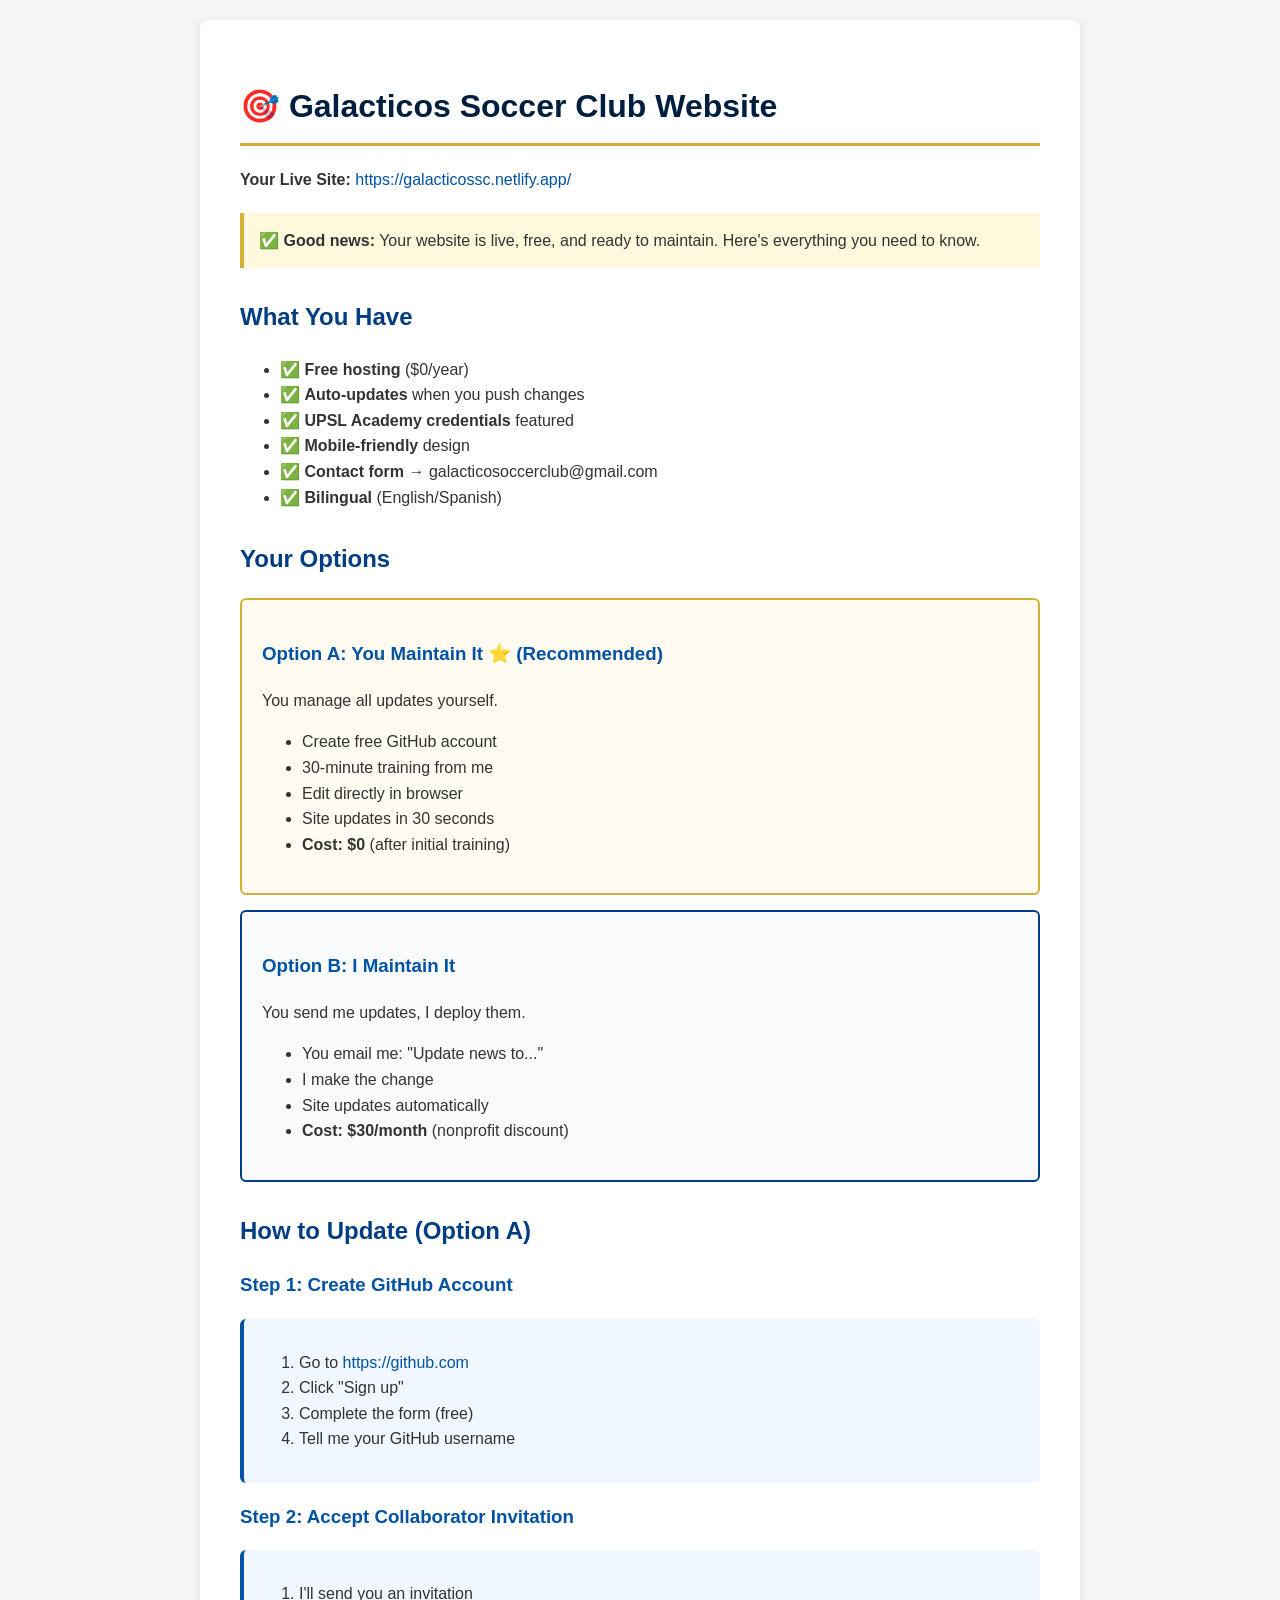
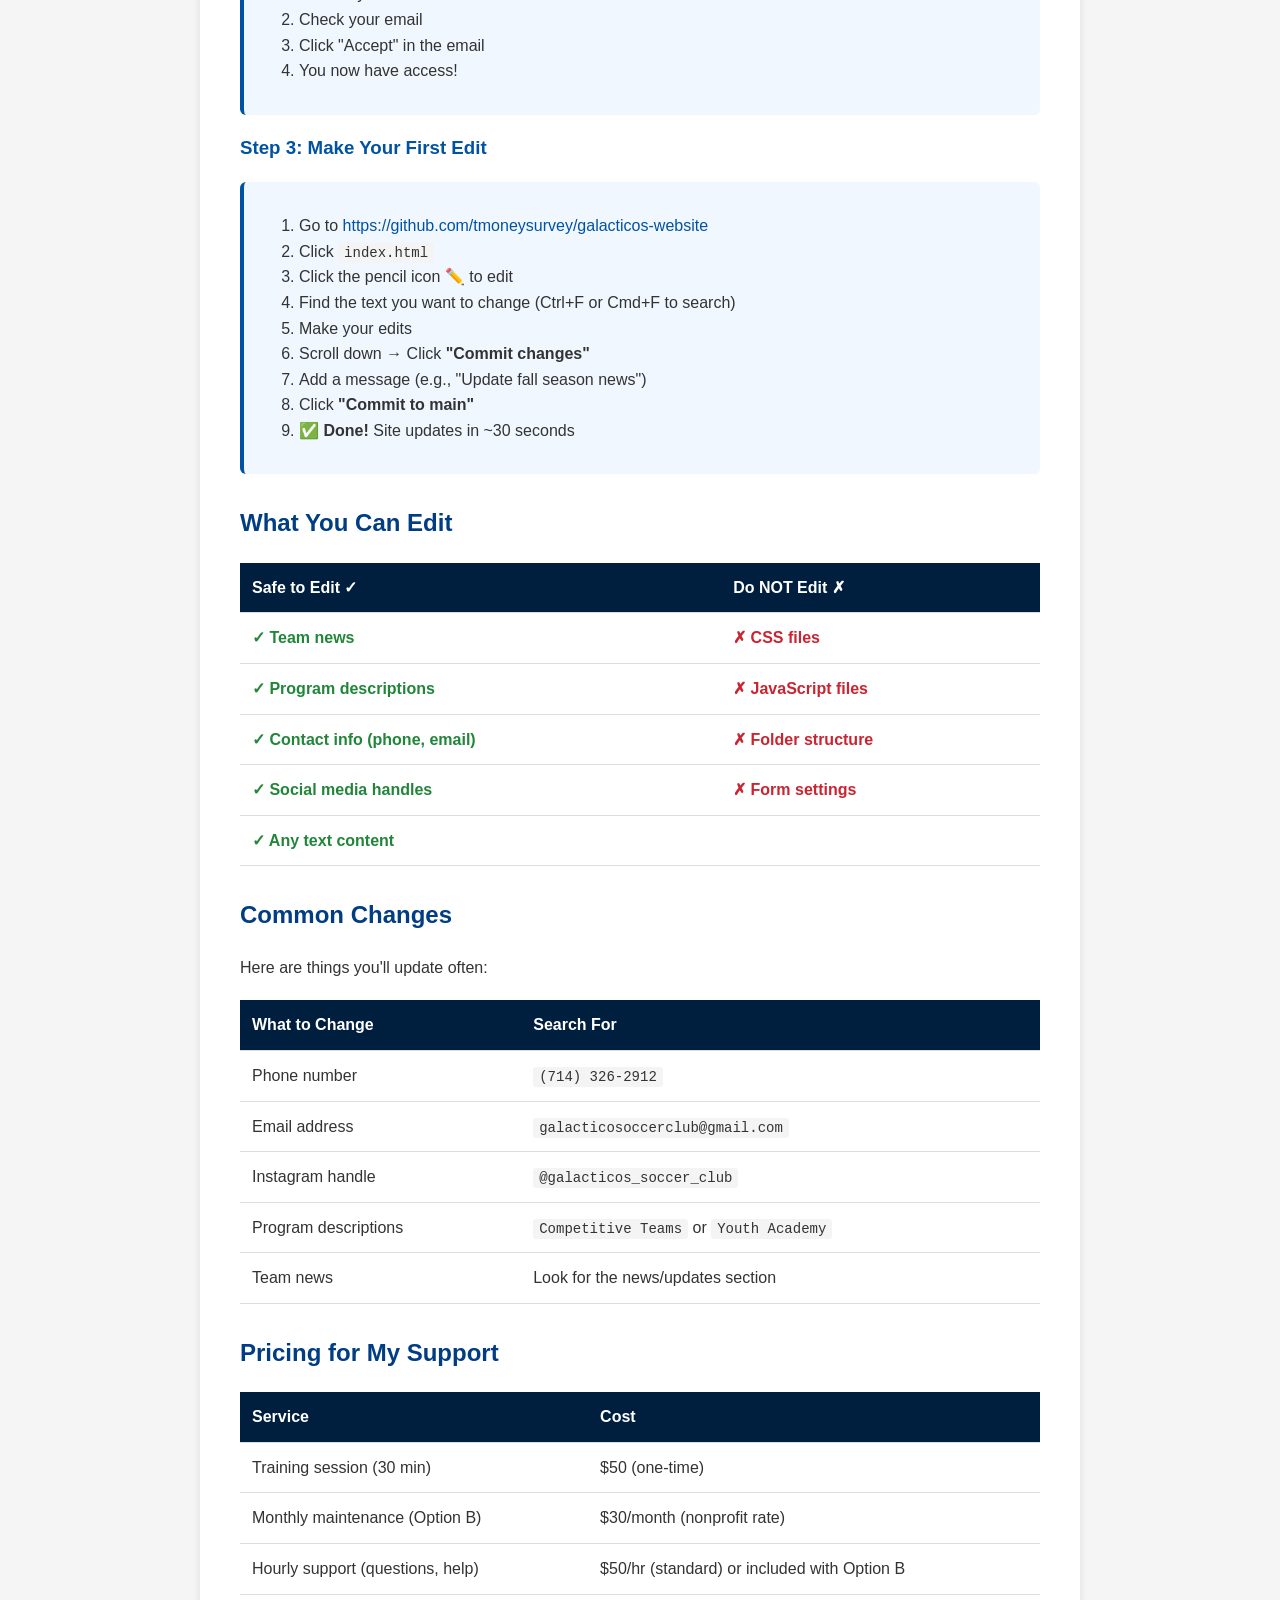
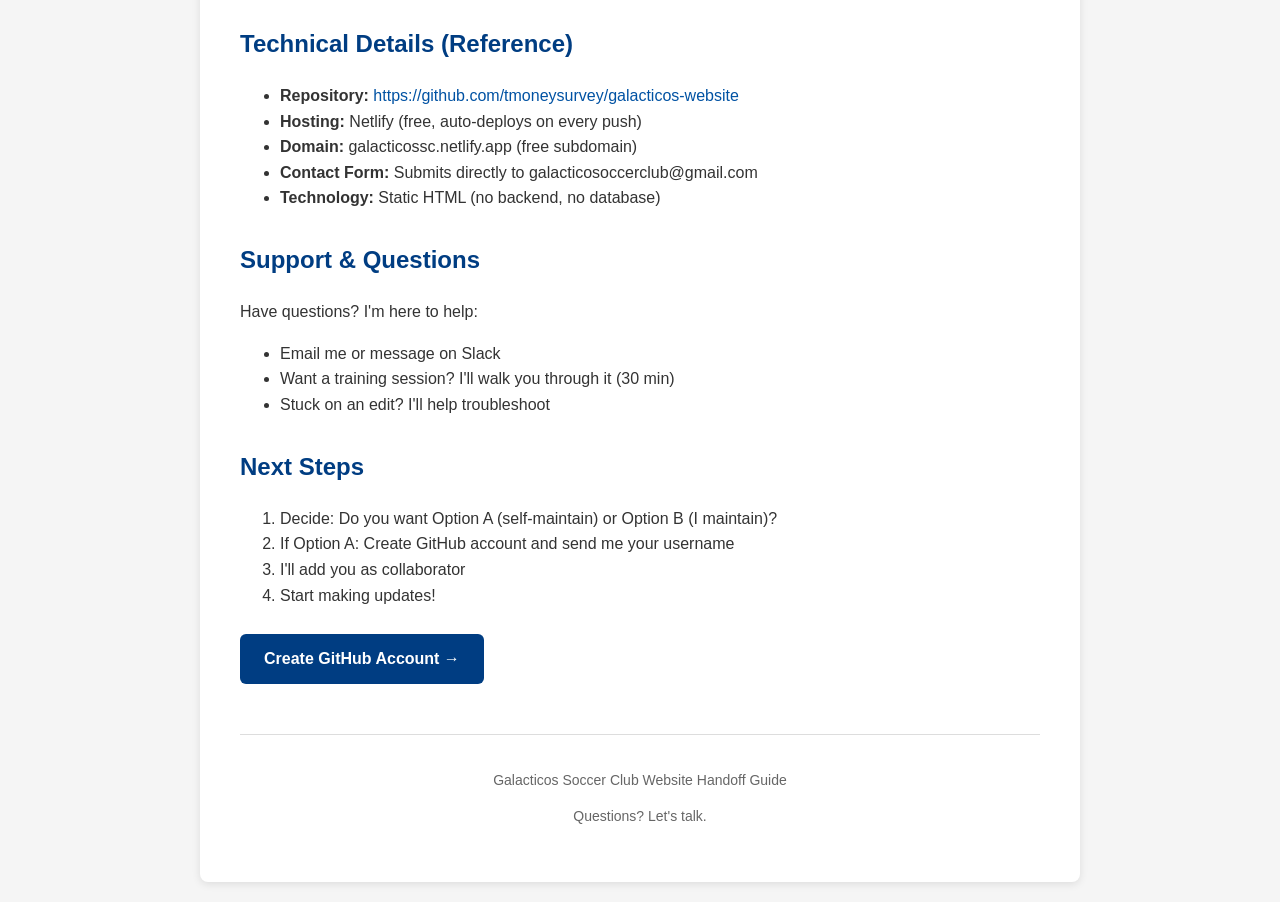
==== COACH_HANDOFF.html @ 3400c971 "docs: add coach handoff guide in multiple formats (md, txt, html)" ====
<!DOCTYPE html>
<html lang="en">
<head>
  <meta charset="UTF-8">
  <meta name="viewport" content="width=device-width, initial-scale=1.0">
  <title>Galacticos Website — Coach Handoff Guide</title>
  <style>
    body {
      font-family: -apple-system, BlinkMacSystemFont, 'Segoe UI', Roboto, sans-serif;
      line-height: 1.6;
      color: #333;
      background: #f5f5f5;
      margin: 0;
      padding: 20px;
    }
    .container {
      max-width: 800px;
      margin: 0 auto;
      background: white;
      padding: 40px;
      border-radius: 8px;
      box-shadow: 0 2px 8px rgba(0,0,0,0.1);
    }
    h1 {
      color: #001f3f;
      border-bottom: 3px solid #d4af37;
      padding-bottom: 10px;
    }
    h2 {
      color: #003d82;
      margin-top: 30px;
    }
    h3 {
      color: #0052a3;
    }
    .highlight {
      background: #fff8dc;
      padding: 15px;
      border-left: 4px solid #d4af37;
      margin: 20px 0;
    }
    .option-box {
      background: #f9fafb;
      border: 2px solid #003d82;
      padding: 20px;
      border-radius: 6px;
      margin: 15px 0;
    }
    .option-box.recommended {
      border-color: #d4af37;
      background: #fffbf0;
    }
    table {
      width: 100%;
      border-collapse: collapse;
      margin: 20px 0;
    }
    th, td {
      padding: 12px;
      text-align: left;
      border-bottom: 1px solid #ddd;
    }
    th {
      background: #001f3f;
      color: white;
    }
    .safe { color: #22863a; font-weight: bold; }
    .unsafe { color: #cb2431; font-weight: bold; }
    .step {
      background: #f0f7ff;
      padding: 15px;
      border-radius: 6px;
      margin: 15px 0;
      border-left: 4px solid #0052a3;
    }
    .cta-button {
      display: inline-block;
      background: #003d82;
      color: white;
      padding: 12px 24px;
      border-radius: 6px;
      text-decoration: none;
      margin: 10px 0;
      font-weight: bold;
    }
    .cta-button:hover {
      background: #001f3f;
    }
    code {
      background: #f4f4f4;
      padding: 2px 6px;
      border-radius: 3px;
      font-family: monospace;
      font-size: 14px;
    }
    a {
      color: #0052a3;
      text-decoration: none;
    }
    a:hover {
      text-decoration: underline;
    }
    .footer {
      margin-top: 40px;
      padding-top: 20px;
      border-top: 1px solid #ddd;
      text-align: center;
      color: #666;
      font-size: 14px;
    }
  </style>
</head>
<body>
  <div class="container">
    <h1>🎯 Galacticos Soccer Club Website</h1>
    <p><strong>Your Live Site:</strong> <a href="https://galacticossc.netlify.app/">https://galacticossc.netlify.app/</a></p>

    <div class="highlight">
      <strong>✅ Good news:</strong> Your website is live, free, and ready to maintain. Here's everything you need to know.
    </div>

    <h2>What You Have</h2>
    <ul>
      <li>✅ <strong>Free hosting</strong> ($0/year)</li>
      <li>✅ <strong>Auto-updates</strong> when you push changes</li>
      <li>✅ <strong>UPSL Academy credentials</strong> featured</li>
      <li>✅ <strong>Mobile-friendly</strong> design</li>
      <li>✅ <strong>Contact form</strong> → galacticosoccerclub@gmail.com</li>
      <li>✅ <strong>Bilingual</strong> (English/Spanish)</li>
    </ul>

    <h2>Your Options</h2>

    <div class="option-box recommended">
      <h3>Option A: You Maintain It ⭐ (Recommended)</h3>
      <p>You manage all updates yourself.</p>
      <ul>
        <li>Create free GitHub account</li>
        <li>30-minute training from me</li>
        <li>Edit directly in browser</li>
        <li>Site updates in 30 seconds</li>
        <li><strong>Cost: $0</strong> (after initial training)</li>
      </ul>
    </div>

    <div class="option-box">
      <h3>Option B: I Maintain It</h3>
      <p>You send me updates, I deploy them.</p>
      <ul>
        <li>You email me: "Update news to..."</li>
        <li>I make the change</li>
        <li>Site updates automatically</li>
        <li><strong>Cost: $30/month</strong> (nonprofit discount)</li>
      </ul>
    </div>

    <h2>How to Update (Option A)</h2>

    <h3>Step 1: Create GitHub Account</h3>
    <div class="step">
      <ol>
        <li>Go to <a href="https://github.com">https://github.com</a></li>
        <li>Click "Sign up"</li>
        <li>Complete the form (free)</li>
        <li>Tell me your GitHub username</li>
      </ol>
    </div>

    <h3>Step 2: Accept Collaborator Invitation</h3>
    <div class="step">
      <ol>
        <li>I'll send you an invitation</li>
        <li>Check your email</li>
        <li>Click "Accept" in the email</li>
        <li>You now have access!</li>
      </ol>
    </div>

    <h3>Step 3: Make Your First Edit</h3>
    <div class="step">
      <ol>
        <li>Go to <a href="https://github.com/tmoneysurvey/galacticos-website">https://github.com/tmoneysurvey/galacticos-website</a></li>
        <li>Click <code>index.html</code></li>
        <li>Click the pencil icon <strong>✏️</strong> to edit</li>
        <li>Find the text you want to change (Ctrl+F or Cmd+F to search)</li>
        <li>Make your edits</li>
        <li>Scroll down → Click <strong>"Commit changes"</strong></li>
        <li>Add a message (e.g., "Update fall season news")</li>
        <li>Click <strong>"Commit to main"</strong></li>
        <li><strong>✅ Done!</strong> Site updates in ~30 seconds</li>
      </ol>
    </div>

    <h2>What You Can Edit</h2>
    <table>
      <tr>
        <th>Safe to Edit ✓</th>
        <th>Do NOT Edit ✗</th>
      </tr>
      <tr>
        <td><span class="safe">✓ Team news</span></td>
        <td><span class="unsafe">✗ CSS files</span></td>
      </tr>
      <tr>
        <td><span class="safe">✓ Program descriptions</span></td>
        <td><span class="unsafe">✗ JavaScript files</span></td>
      </tr>
      <tr>
        <td><span class="safe">✓ Contact info (phone, email)</span></td>
        <td><span class="unsafe">✗ Folder structure</span></td>
      </tr>
      <tr>
        <td><span class="safe">✓ Social media handles</span></td>
        <td><span class="unsafe">✗ Form settings</span></td>
      </tr>
      <tr>
        <td><span class="safe">✓ Any text content</span></td>
        <td></td>
      </tr>
    </table>

    <h2>Common Changes</h2>
    <p>Here are things you'll update often:</p>
    <table>
      <tr>
        <th>What to Change</th>
        <th>Search For</th>
      </tr>
      <tr>
        <td>Phone number</td>
        <td><code>(714) 326-2912</code></td>
      </tr>
      <tr>
        <td>Email address</td>
        <td><code>galacticosoccerclub@gmail.com</code></td>
      </tr>
      <tr>
        <td>Instagram handle</td>
        <td><code>@galacticos_soccer_club</code></td>
      </tr>
      <tr>
        <td>Program descriptions</td>
        <td><code>Competitive Teams</code> or <code>Youth Academy</code></td>
      </tr>
      <tr>
        <td>Team news</td>
        <td>Look for the news/updates section</td>
      </tr>
    </table>

    <h2>Pricing for My Support</h2>
    <table>
      <tr>
        <th>Service</th>
        <th>Cost</th>
      </tr>
      <tr>
        <td>Training session (30 min)</td>
        <td>$50 (one-time)</td>
      </tr>
      <tr>
        <td>Monthly maintenance (Option B)</td>
        <td>$30/month (nonprofit rate)</td>
      </tr>
      <tr>
        <td>Hourly support (questions, help)</td>
        <td>$50/hr (standard) or included with Option B</td>
      </tr>
    </table>

    <h2>Technical Details (Reference)</h2>
    <ul>
      <li><strong>Repository:</strong> <a href="https://github.com/tmoneysurvey/galacticos-website">https://github.com/tmoneysurvey/galacticos-website</a></li>
      <li><strong>Hosting:</strong> Netlify (free, auto-deploys on every push)</li>
      <li><strong>Domain:</strong> galacticossc.netlify.app (free subdomain)</li>
      <li><strong>Contact Form:</strong> Submits directly to galacticosoccerclub@gmail.com</li>
      <li><strong>Technology:</strong> Static HTML (no backend, no database)</li>
    </ul>

    <h2>Support & Questions</h2>
    <p>Have questions? I'm here to help:</p>
    <ul>
      <li>Email me or message on Slack</li>
      <li>Want a training session? I'll walk you through it (30 min)</li>
      <li>Stuck on an edit? I'll help troubleshoot</li>
    </ul>

    <h2>Next Steps</h2>
    <ol>
      <li>Decide: Do you want Option A (self-maintain) or Option B (I maintain)?</li>
      <li>If Option A: Create GitHub account and send me your username</li>
      <li>I'll add you as collaborator</li>
      <li>Start making updates!</li>
    </ol>

    <a href="https://github.com" class="cta-button">Create GitHub Account →</a>

    <div class="footer">
      <p>Galacticos Soccer Club Website Handoff Guide</p>
      <p>Questions? Let's talk.</p>
    </div>
  </div>
</body>
</html>
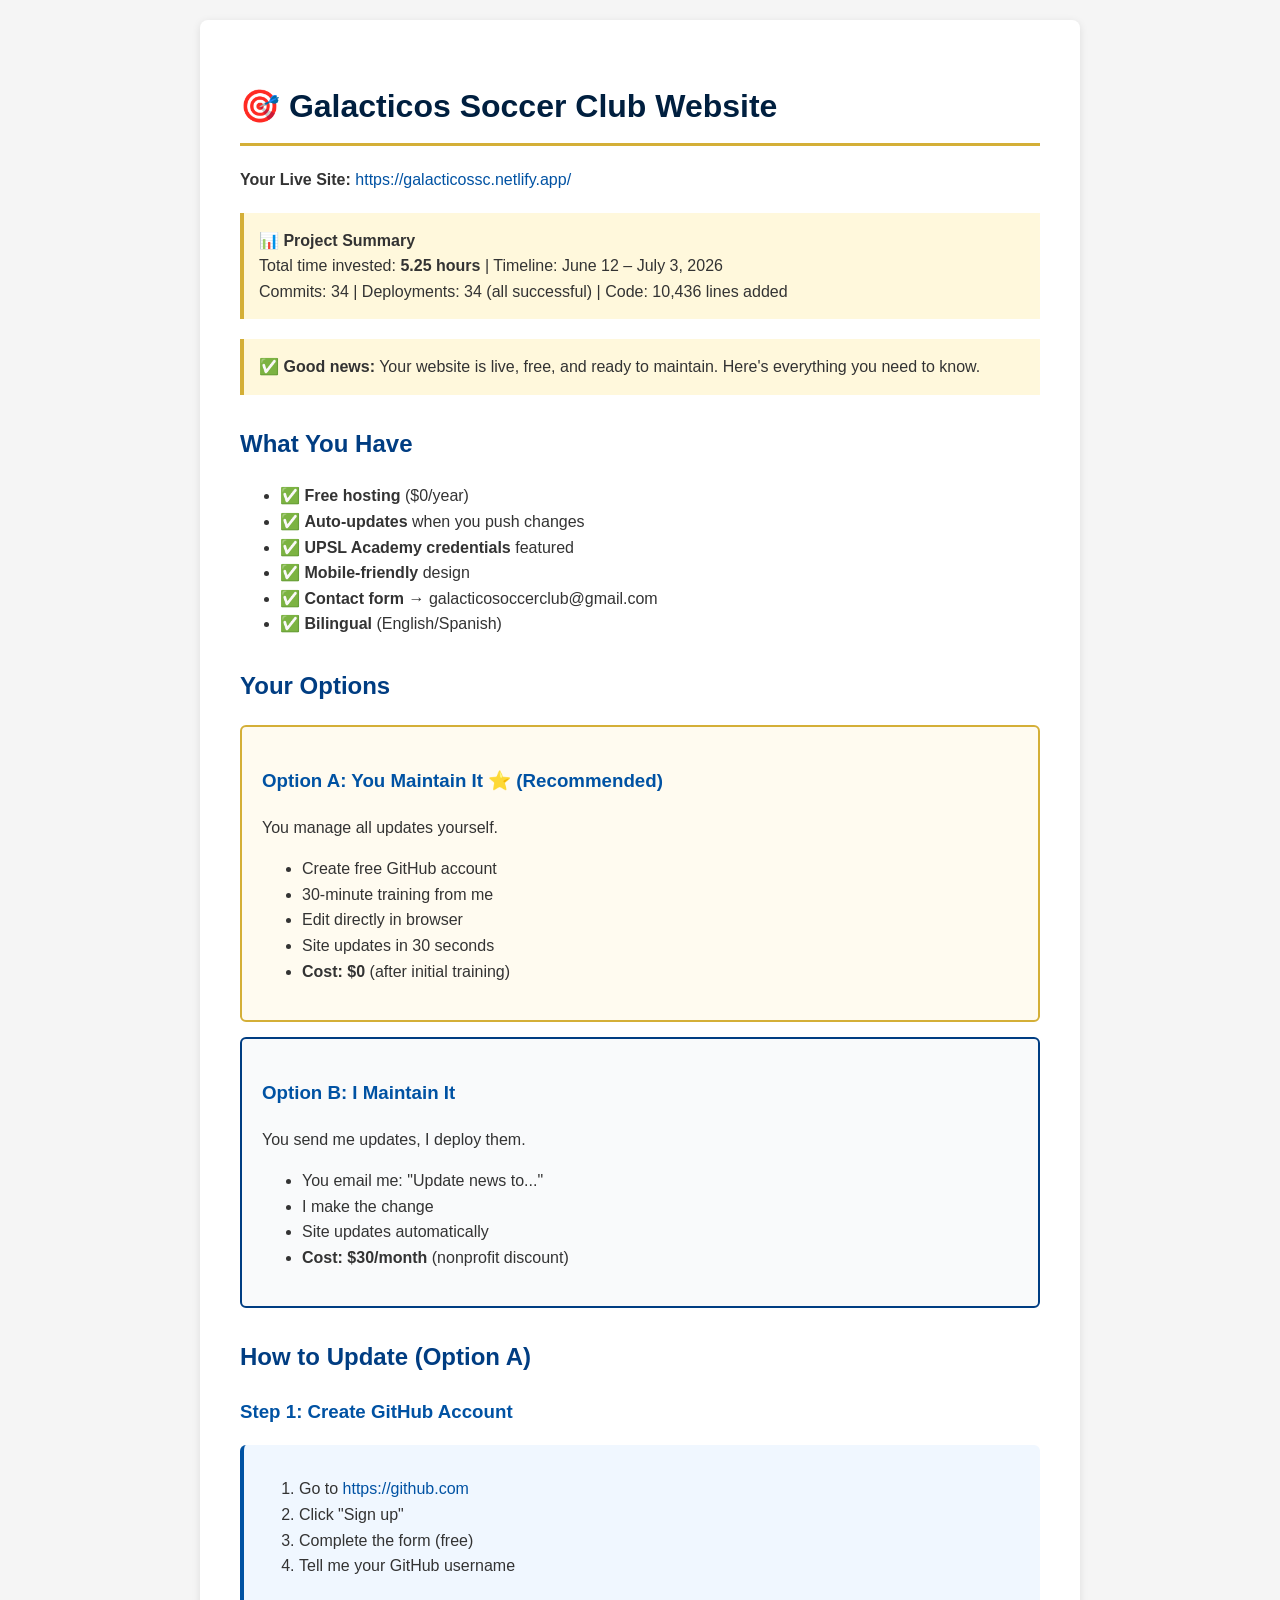
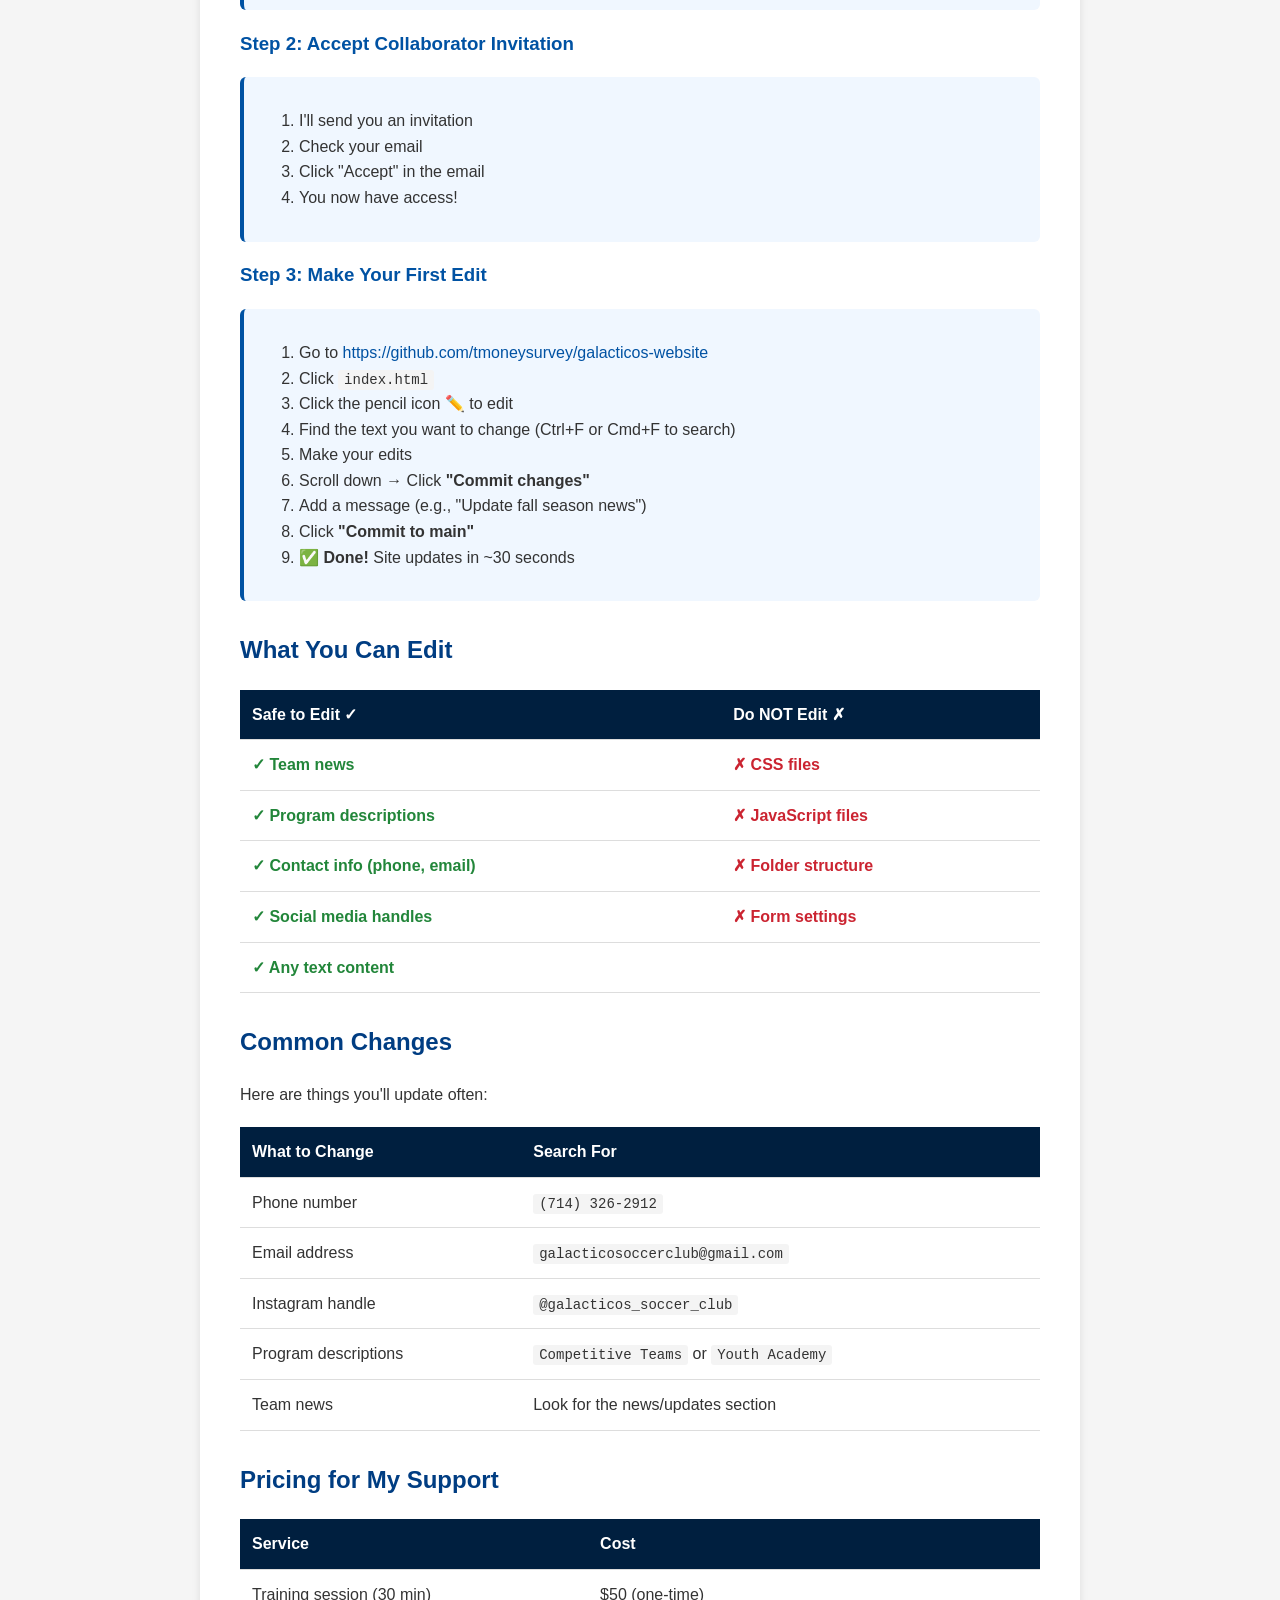
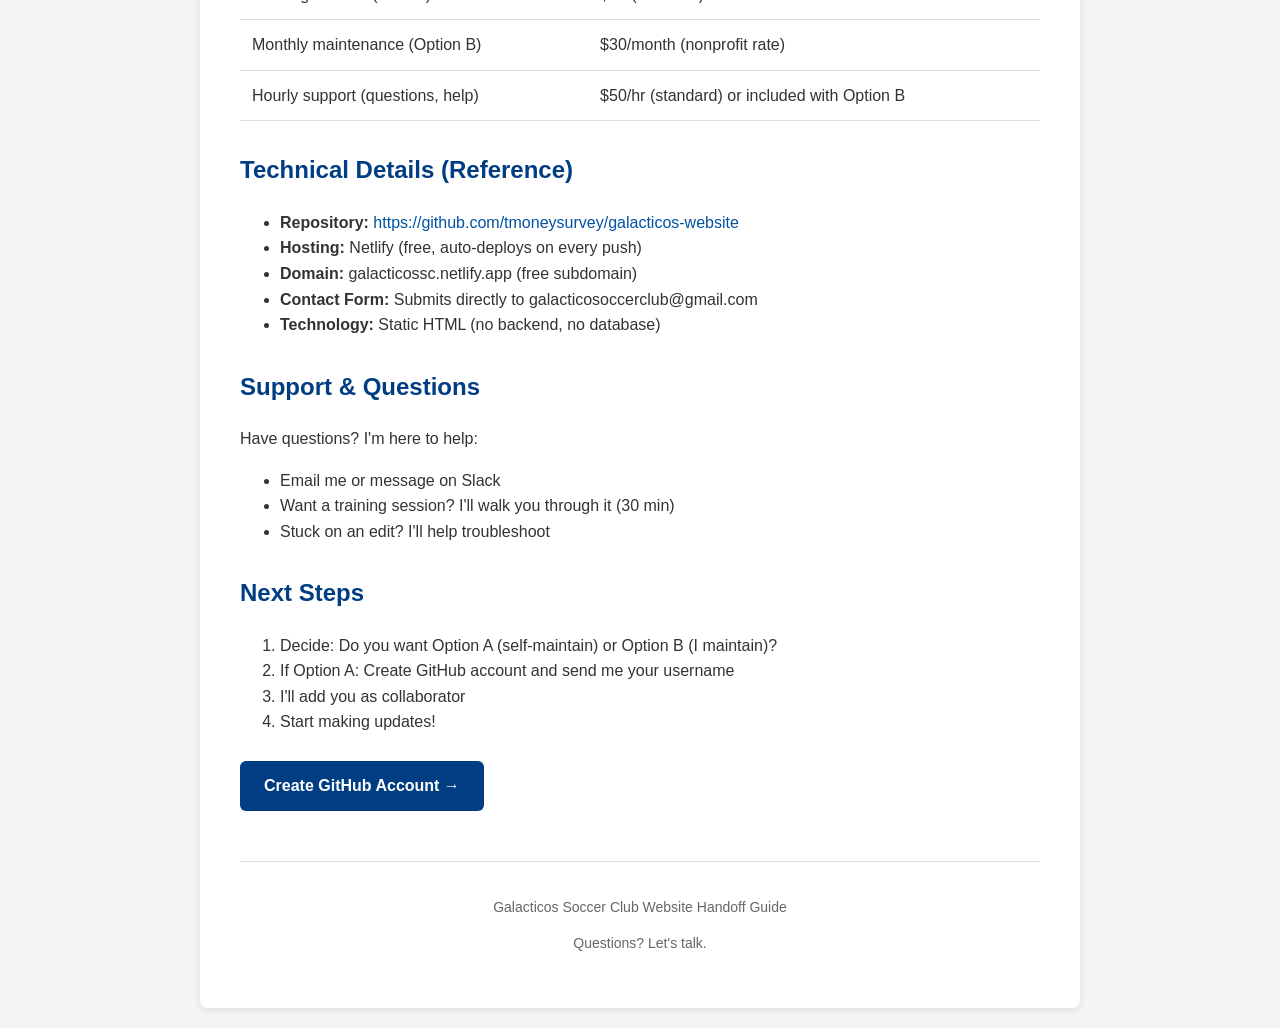
==== commit 1f6915cc: "docs: add project summary with hours and metrics to handoff guides" ====
--- a/COACH_HANDOFF.html
+++ b/COACH_HANDOFF.html
@@ -116,6 +116,12 @@
     <p><strong>Your Live Site:</strong> <a href="https://galacticossc.netlify.app/">https://galacticossc.netlify.app/</a></p>
 
     <div class="highlight">
+      <strong>📊 Project Summary</strong><br>
+      Total time invested: <strong>5.25 hours</strong> | Timeline: June 12 – July 3, 2026<br>
+      Commits: 34 | Deployments: 34 (all successful) | Code: 10,436 lines added
+    </div>
+
+    <div class="highlight">
       <strong>✅ Good news:</strong> Your website is live, free, and ready to maintain. Here's everything you need to know.
     </div>
 
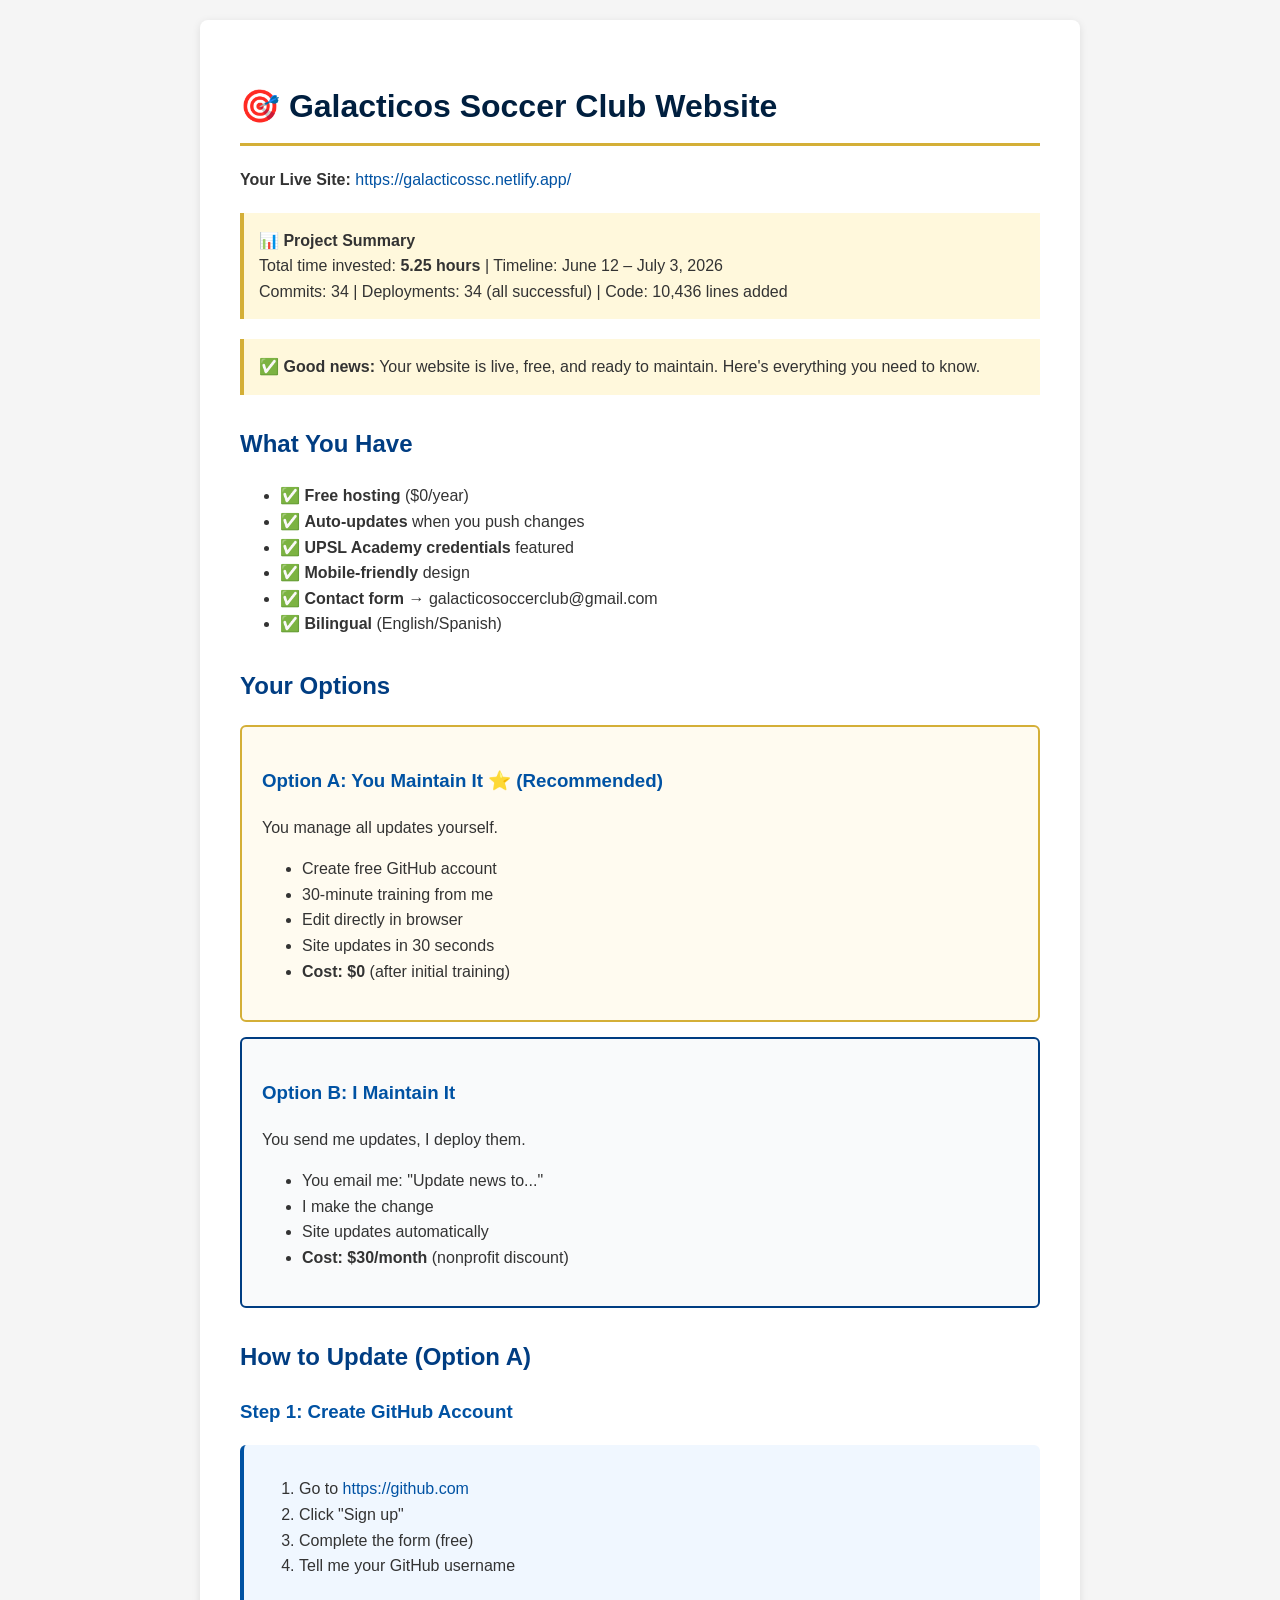
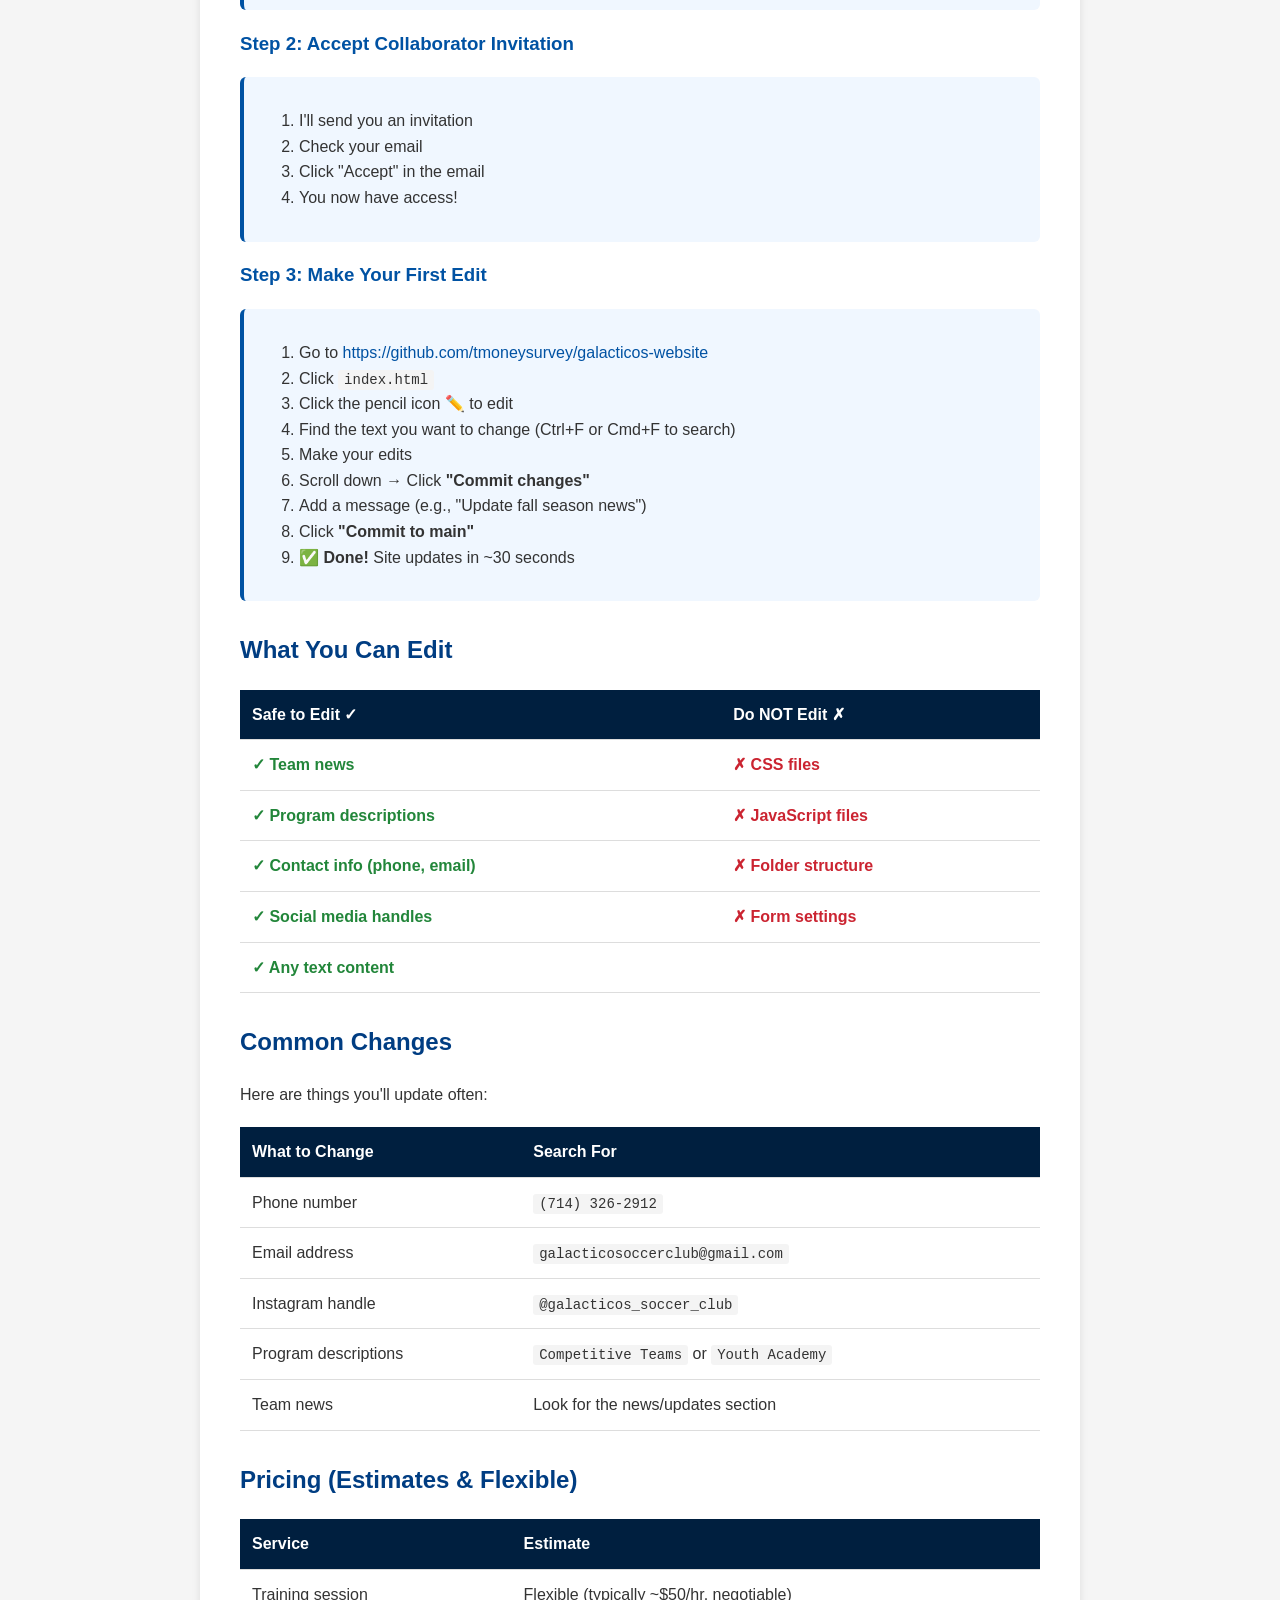
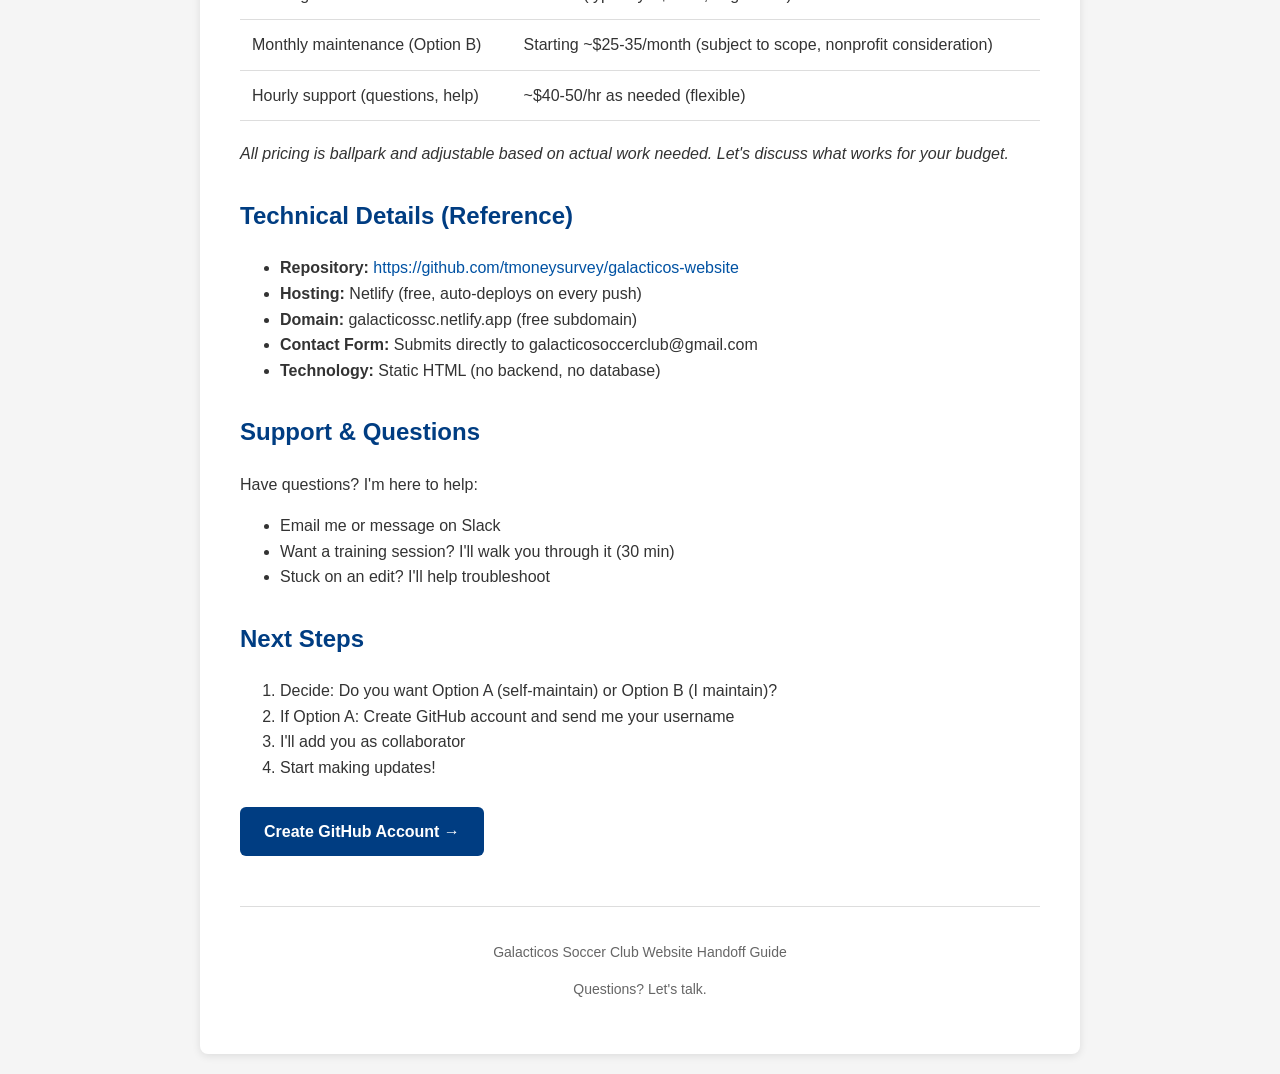
==== commit 5a4c5087: "docs: update pricing language to flexible estimates (not firm quotes)" ====
--- a/COACH_HANDOFF.html
+++ b/COACH_HANDOFF.html
@@ -254,25 +254,26 @@
       </tr>
     </table>
 
-    <h2>Pricing for My Support</h2>
+    <h2>Pricing (Estimates & Flexible)</h2>
     <table>
       <tr>
         <th>Service</th>
-        <th>Cost</th>
-      </tr>
-      <tr>
-        <td>Training session (30 min)</td>
-        <td>$50 (one-time)</td>
+        <th>Estimate</th>
+      </tr>
+      <tr>
+        <td>Training session</td>
+        <td>Flexible (typically ~$50/hr, negotiable)</td>
       </tr>
       <tr>
         <td>Monthly maintenance (Option B)</td>
-        <td>$30/month (nonprofit rate)</td>
+        <td>Starting ~$25-35/month (subject to scope, nonprofit consideration)</td>
       </tr>
       <tr>
         <td>Hourly support (questions, help)</td>
-        <td>$50/hr (standard) or included with Option B</td>
+        <td>~$40-50/hr as needed (flexible)</td>
       </tr>
     </table>
+    <p><em>All pricing is ballpark and adjustable based on actual work needed. Let's discuss what works for your budget.</em></p>
 
     <h2>Technical Details (Reference)</h2>
     <ul>
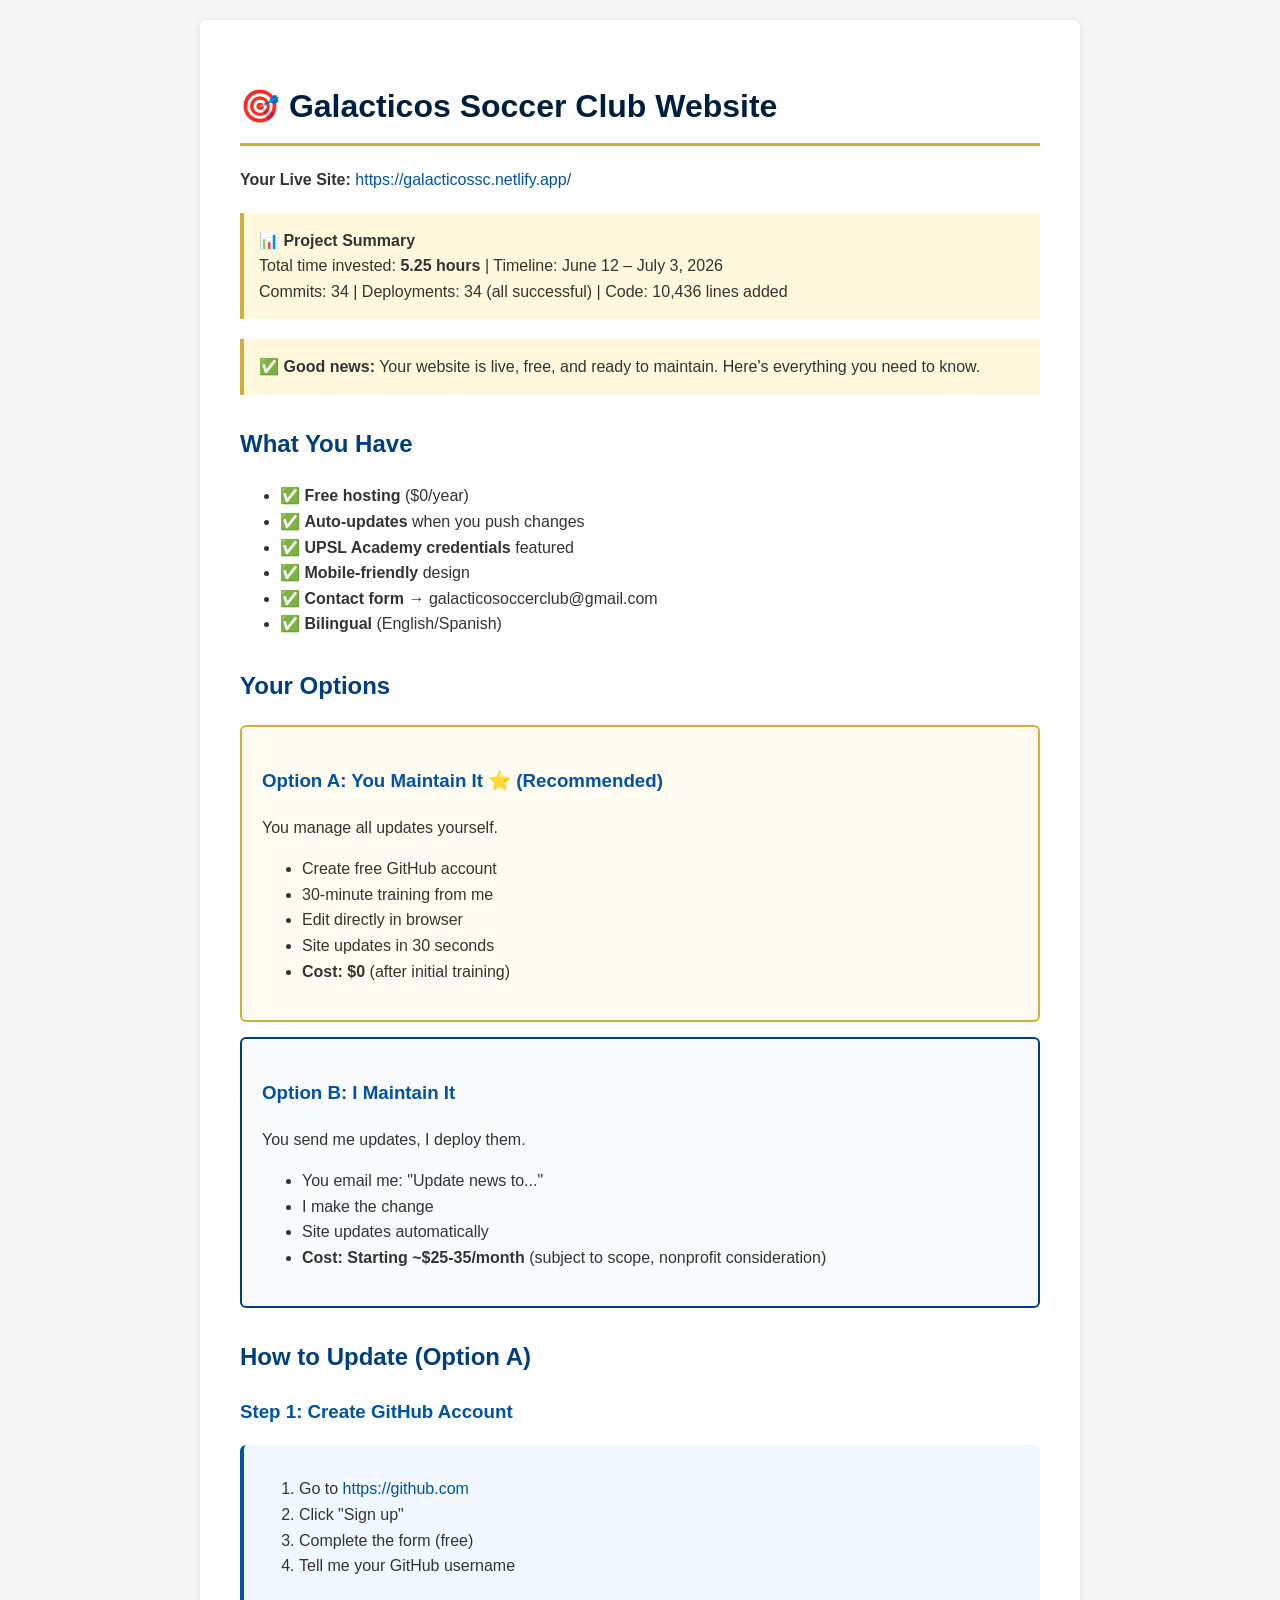
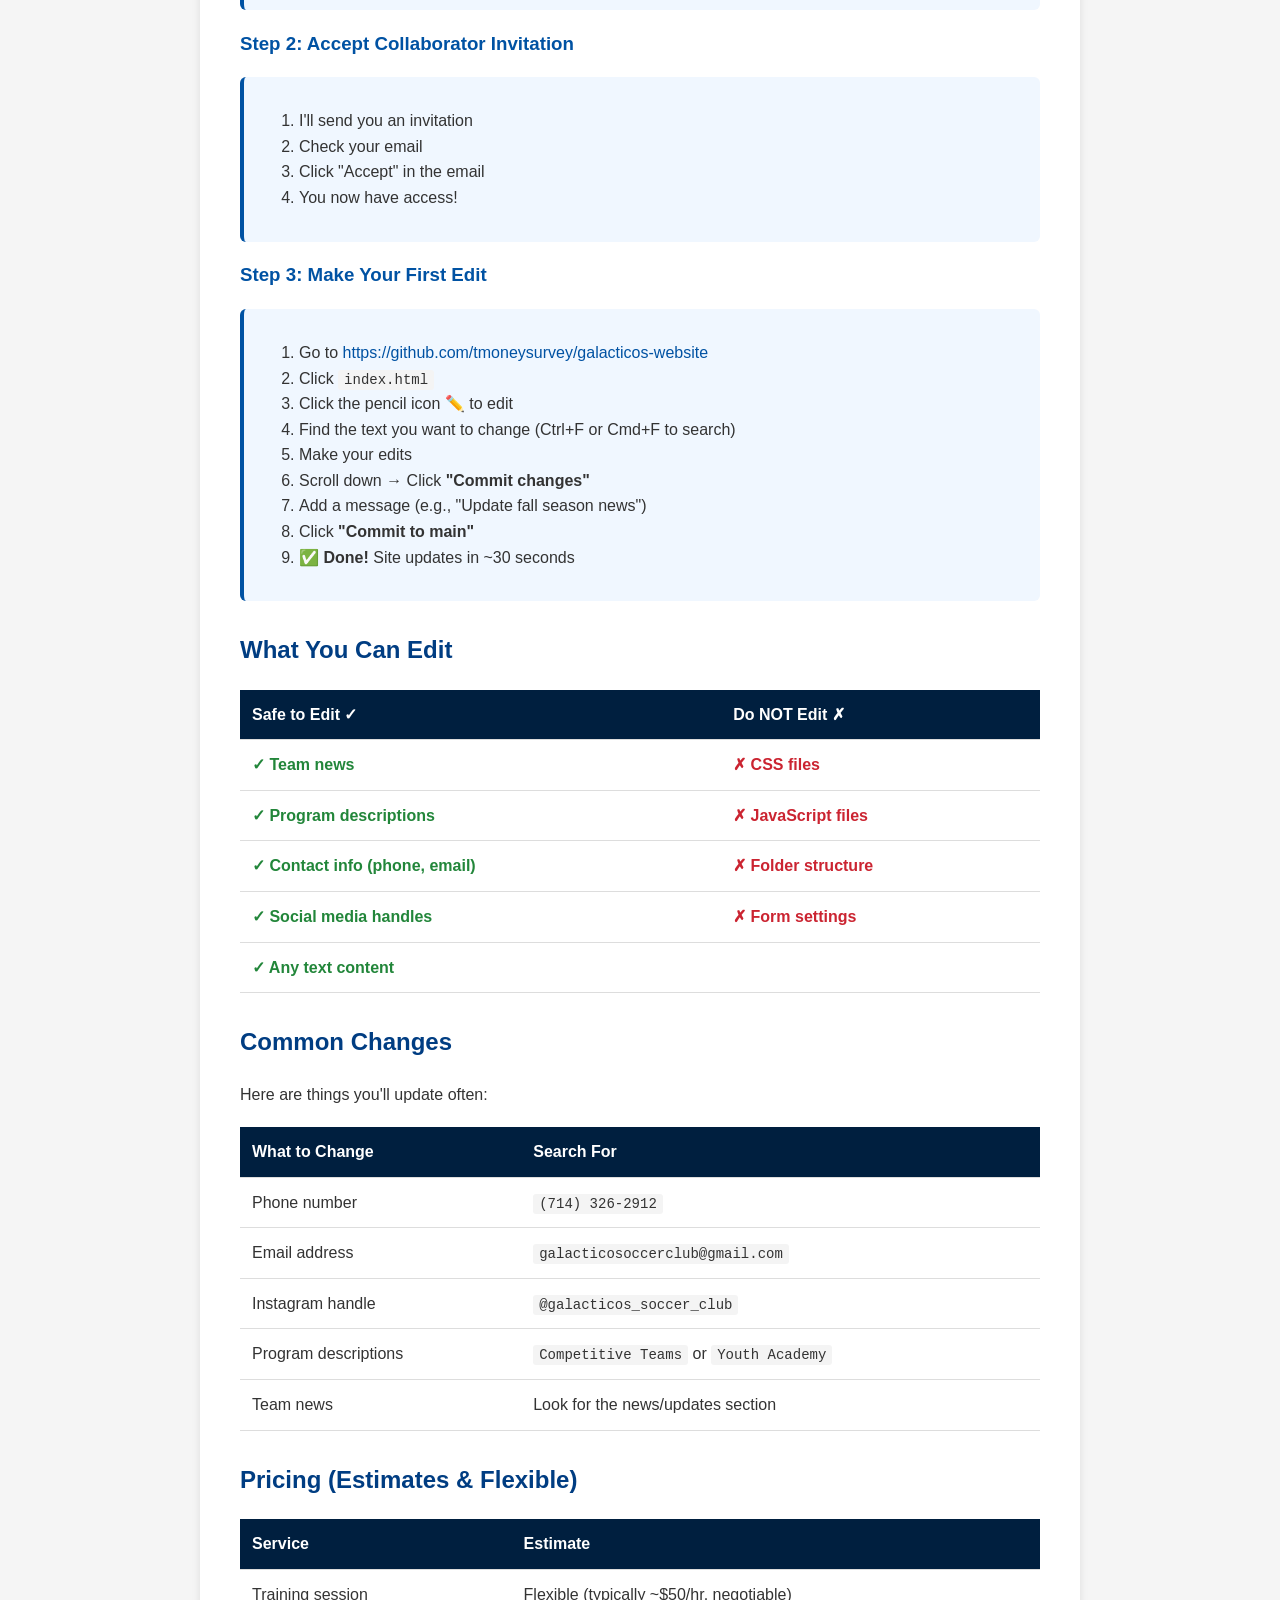
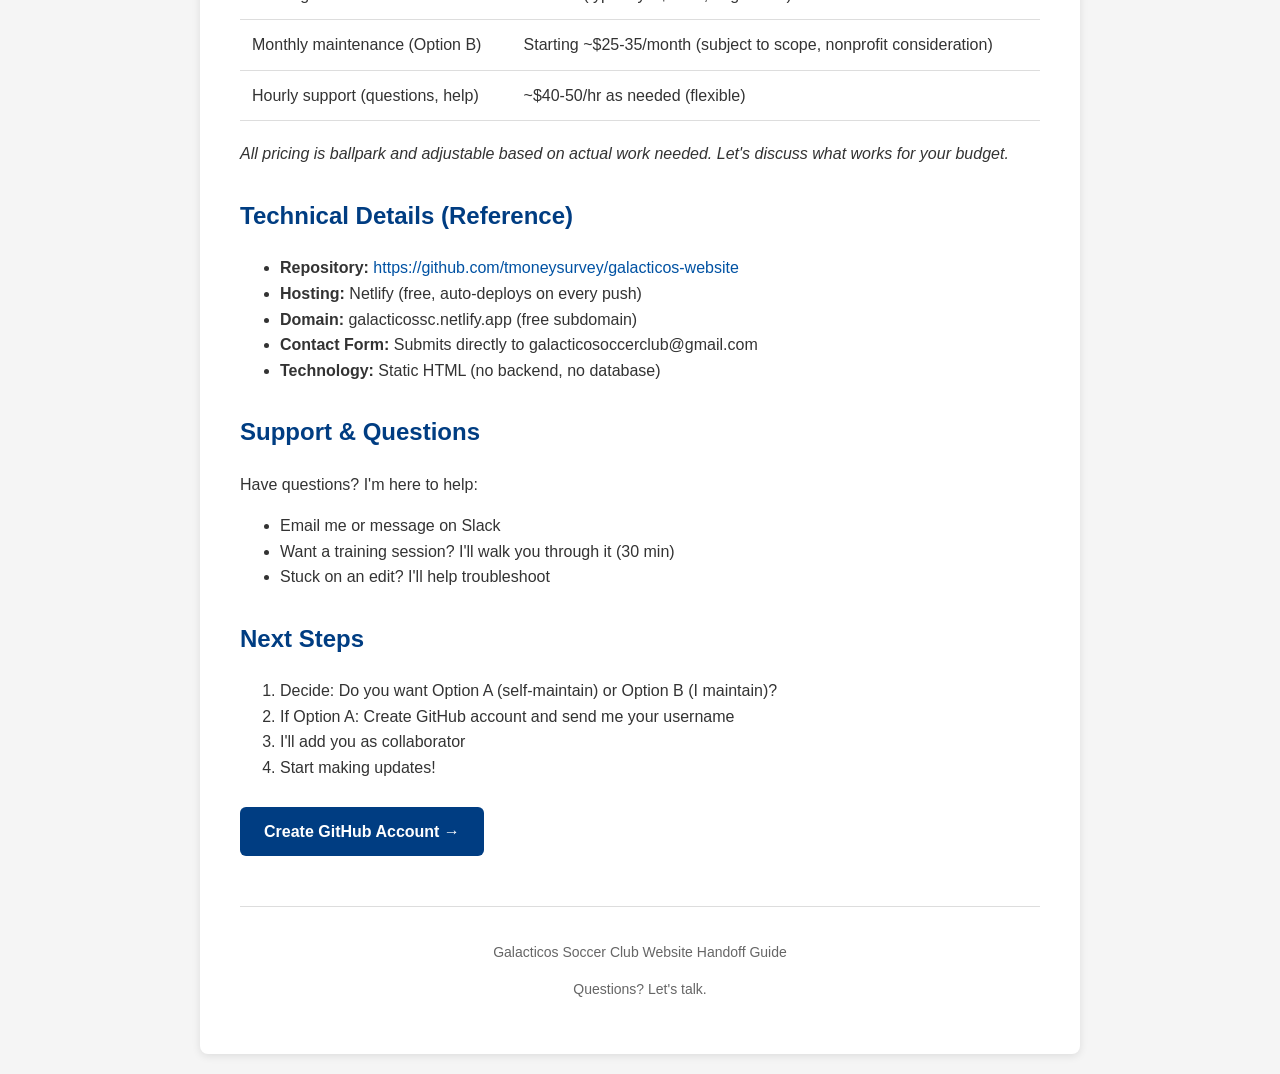
==== commit cad1bb56: "docs: update all Option B costs to consistent flexible language" ====
--- a/COACH_HANDOFF.html
+++ b/COACH_HANDOFF.html
@@ -156,7 +156,7 @@
         <li>You email me: "Update news to..."</li>
         <li>I make the change</li>
         <li>Site updates automatically</li>
-        <li><strong>Cost: $30/month</strong> (nonprofit discount)</li>
+        <li><strong>Cost: Starting ~$25-35/month</strong> (subject to scope, nonprofit consideration)</li>
       </ul>
     </div>
 
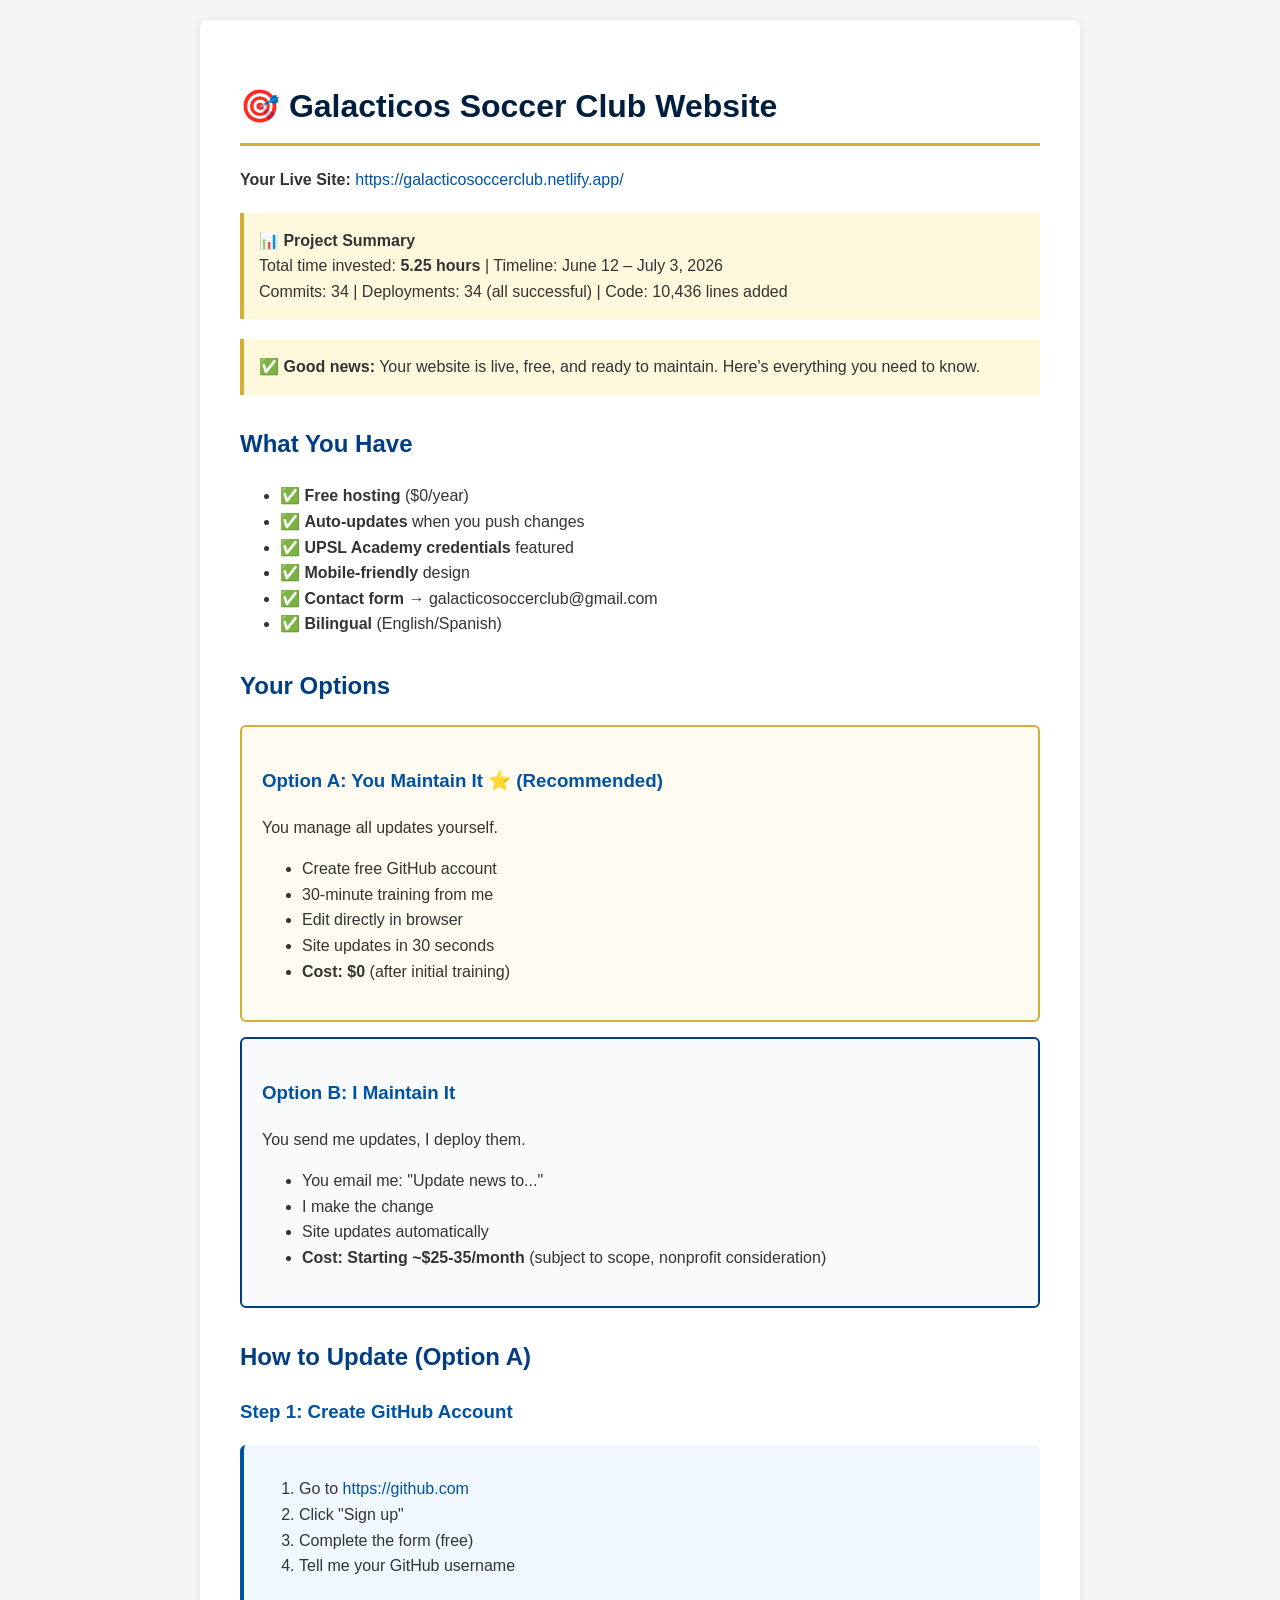
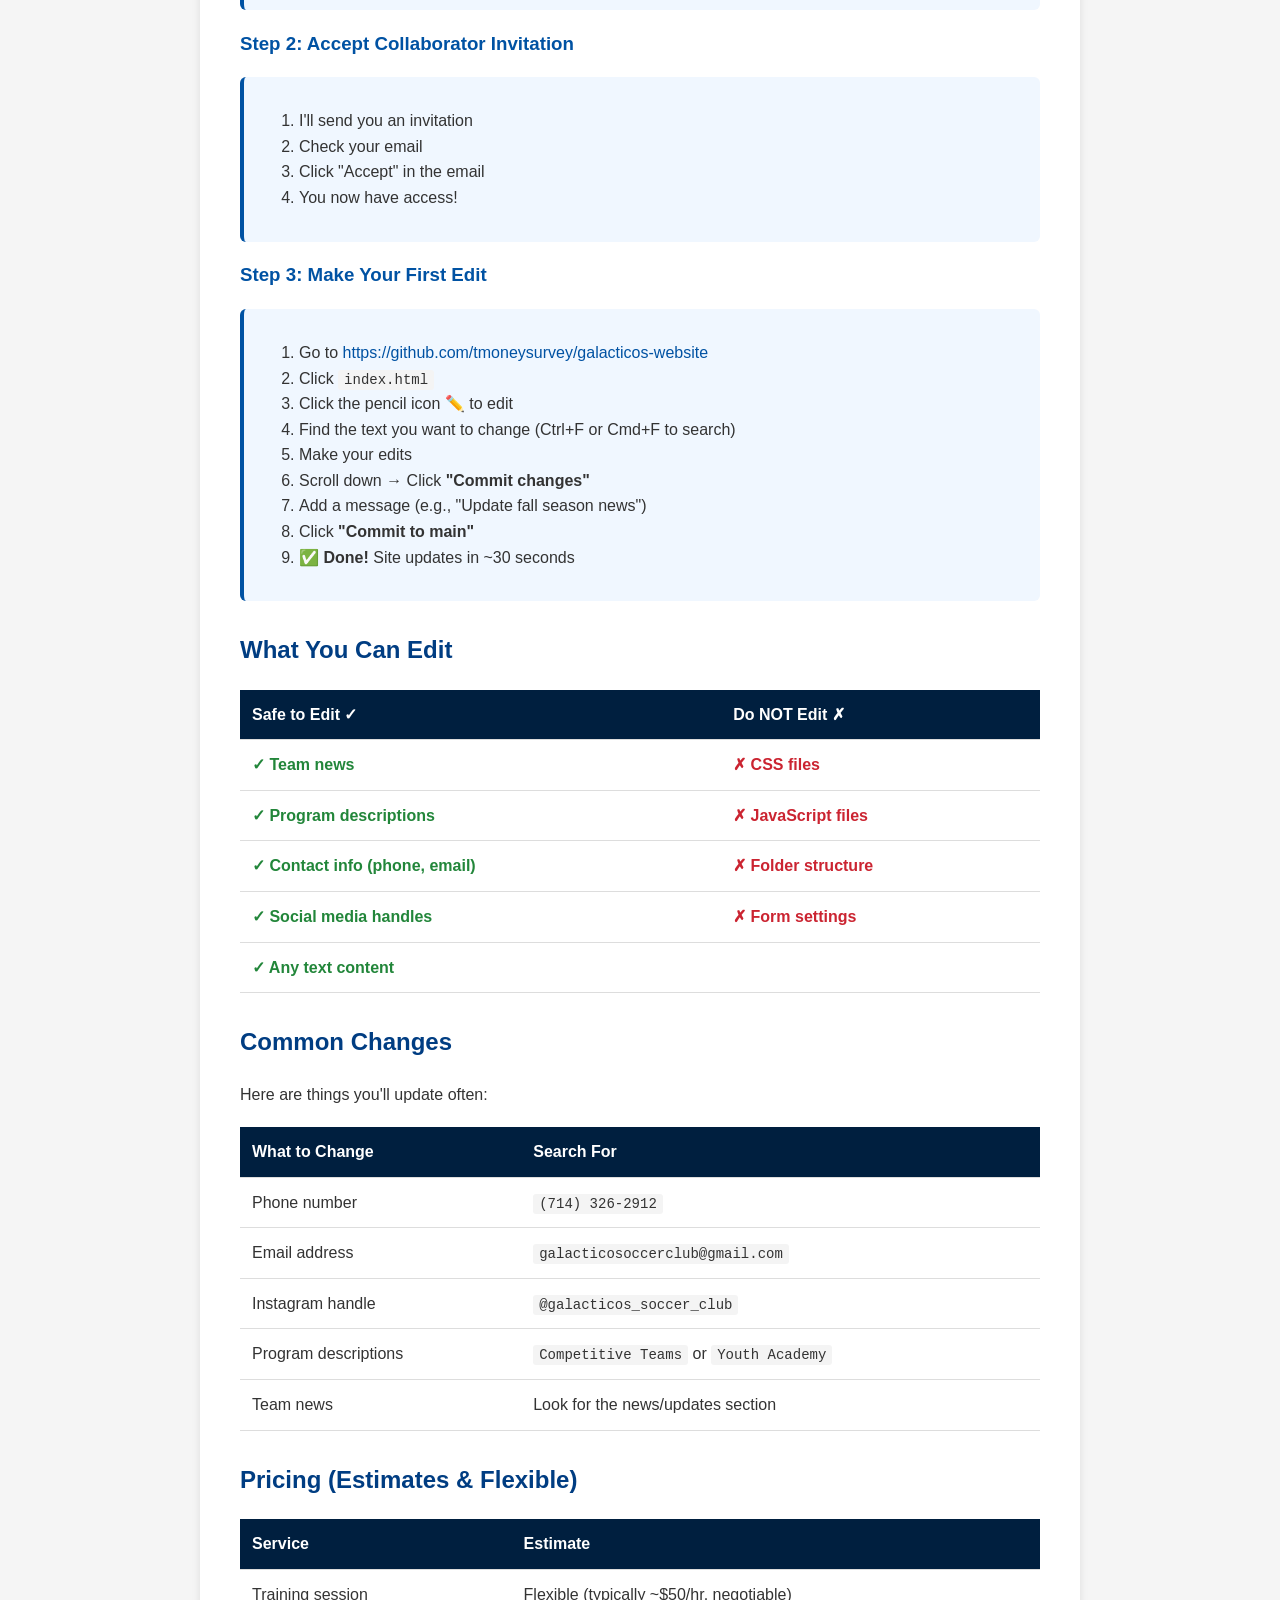
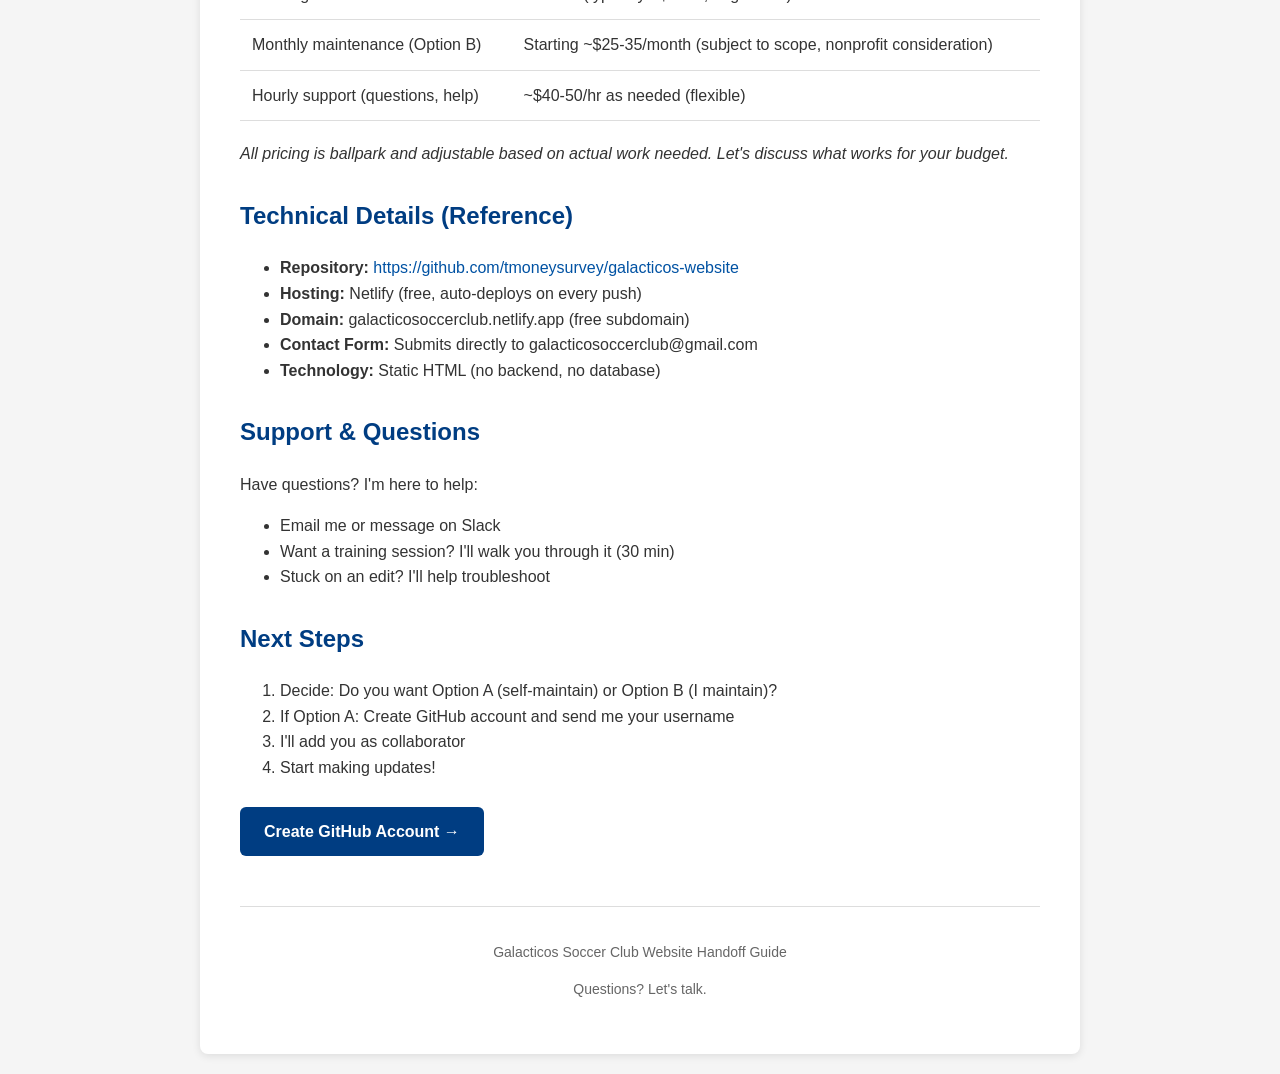
==== commit 29bd5f0d: "docs: update all URLs from galacticossc to galacticosoccerclub.netlify.app" ====
--- a/COACH_HANDOFF.html
+++ b/COACH_HANDOFF.html
@@ -113,7 +113,7 @@
 <body>
   <div class="container">
     <h1>🎯 Galacticos Soccer Club Website</h1>
-    <p><strong>Your Live Site:</strong> <a href="https://galacticossc.netlify.app/">https://galacticossc.netlify.app/</a></p>
+    <p><strong>Your Live Site:</strong> <a href="https://galacticosoccerclub.netlify.app/">https://galacticosoccerclub.netlify.app/</a></p>
 
     <div class="highlight">
       <strong>📊 Project Summary</strong><br>
@@ -279,7 +279,7 @@
     <ul>
       <li><strong>Repository:</strong> <a href="https://github.com/tmoneysurvey/galacticos-website">https://github.com/tmoneysurvey/galacticos-website</a></li>
       <li><strong>Hosting:</strong> Netlify (free, auto-deploys on every push)</li>
-      <li><strong>Domain:</strong> galacticossc.netlify.app (free subdomain)</li>
+      <li><strong>Domain:</strong> galacticosoccerclub.netlify.app (free subdomain)</li>
       <li><strong>Contact Form:</strong> Submits directly to galacticosoccerclub@gmail.com</li>
       <li><strong>Technology:</strong> Static HTML (no backend, no database)</li>
     </ul>
